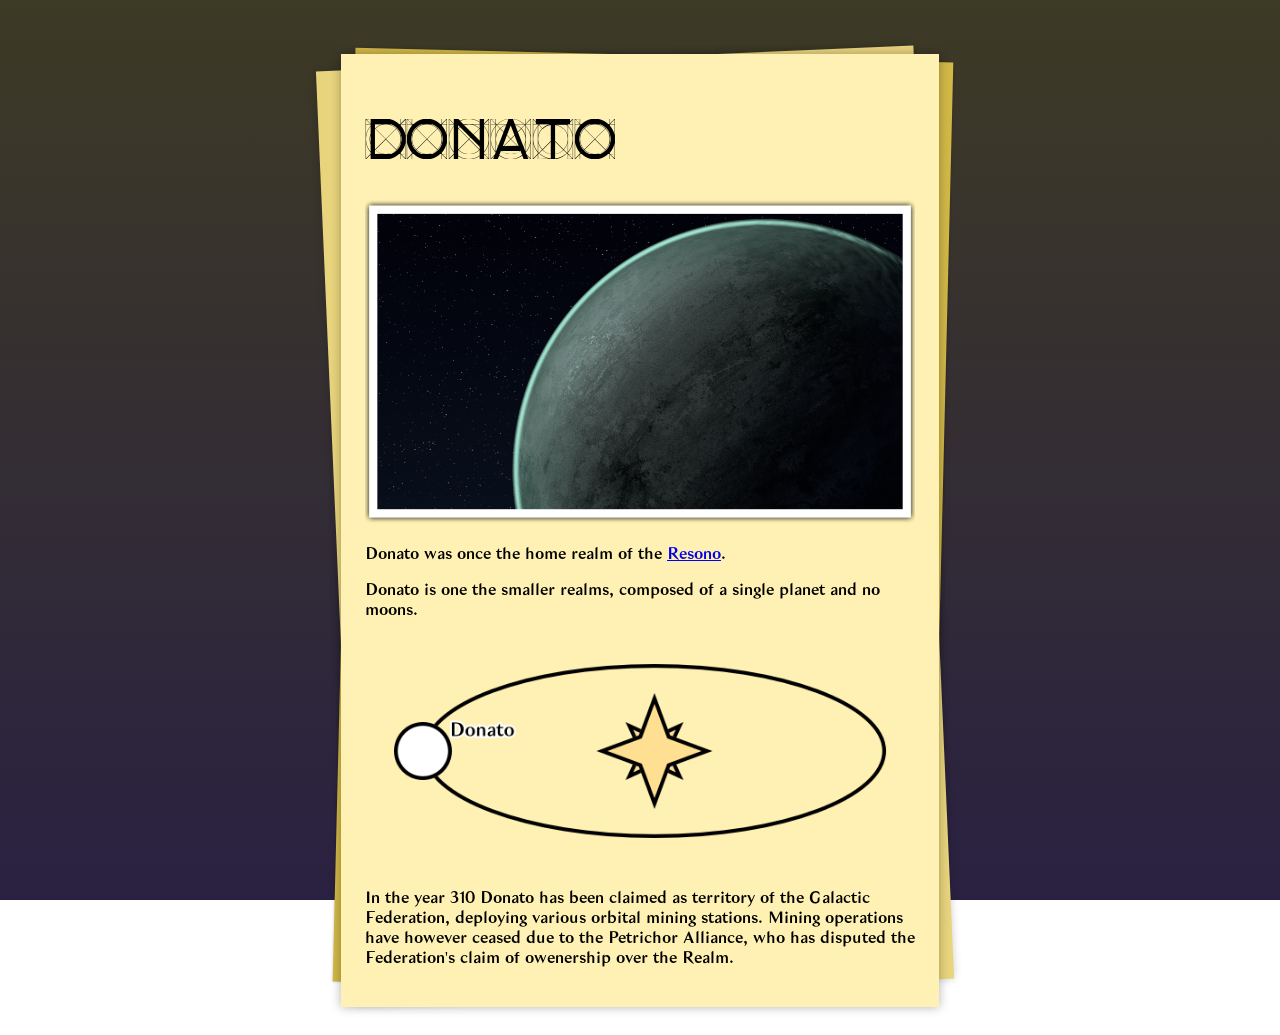
==== Donato.html @ 587cf130 "Initial Commit" ====
<!DOCTYPE html>
<html>
     <link rel="stylesheet" type="text/css" href="style.css">    
<body>
<div class="letter">
    <h1>
        Donato
    </h1>
<img src="Images/Donato From Orbit Framed.png">
<p>Donato was once the home realm of the <a href="The Resono.html">Resono</a>.</p>
<p>Donato is one the smaller realms, composed of a single planet and no moons. </p>
<img src="Images/Donato Map.png">
<p>In the year 310 Donato has been claimed as territory of the Galactic Federation, deploying various orbital mining stations. Mining operations have however ceased due to the Petrichor Alliance, who has disputed the Federation's claim of owenership over the Realm.</p>

</div>
</body>
</html>
---- style.css ----
@font-face {
  font-family: LorentzSword;
  src: url(Fonts/LorentzSword-Regular.otf);
}

@font-face {
  font-family: Bagnard;
  src: url(Fonts/BagnardSans.otf);
}

@font-face {
  font-family: GrilleBook;
  src: url(Fonts/GrilleBook.ttf);
}

@font-face {
  font-family: Grille;
  src: url(Fonts/Grille.ttf);
}

body {
  background: linear-gradient(#3d3a25, #2a2142);
  background-attachment: fixed; /*edit*/
  font-family: Bagnard;
  font-size: 16px;
  padding: 20px;
}

h1 {
  font-family: GrilleBook;
  font-size: 60px;
  font-weight: 120;
}

img {
  max-width: 100%;
  height: auto;
}

.letter {
  background: hsl(49, 100%, 85%);
  box-shadow: 0 0 10px rgba(0,0,0,0.3);
  margin: 26px auto 0;
  max-width: 550px;
  min-height: 300px;
  padding: 24px;
  position: relative;
  width: 80%;
}
.letter:before, .letter:after {
  content: "";
  height: 98%;
  position: absolute;
  width: 100%;
  z-index: -1;
}
.letter:before {
  background: hsl(49, 70%, 70%);;
  box-shadow: 0 0 8px rgba(0,0,0,0.2);
  left: -5px;
  top: 4px;
  transform: rotate(-2.5deg);
}
.letter:after {
  background: hsl(49, 60%, 55%);
  box-shadow: 0 0 3px rgba(0,0,0,0.2);
  right: -3px;
  top: 1px;
  transform: rotate(1.4deg);
}
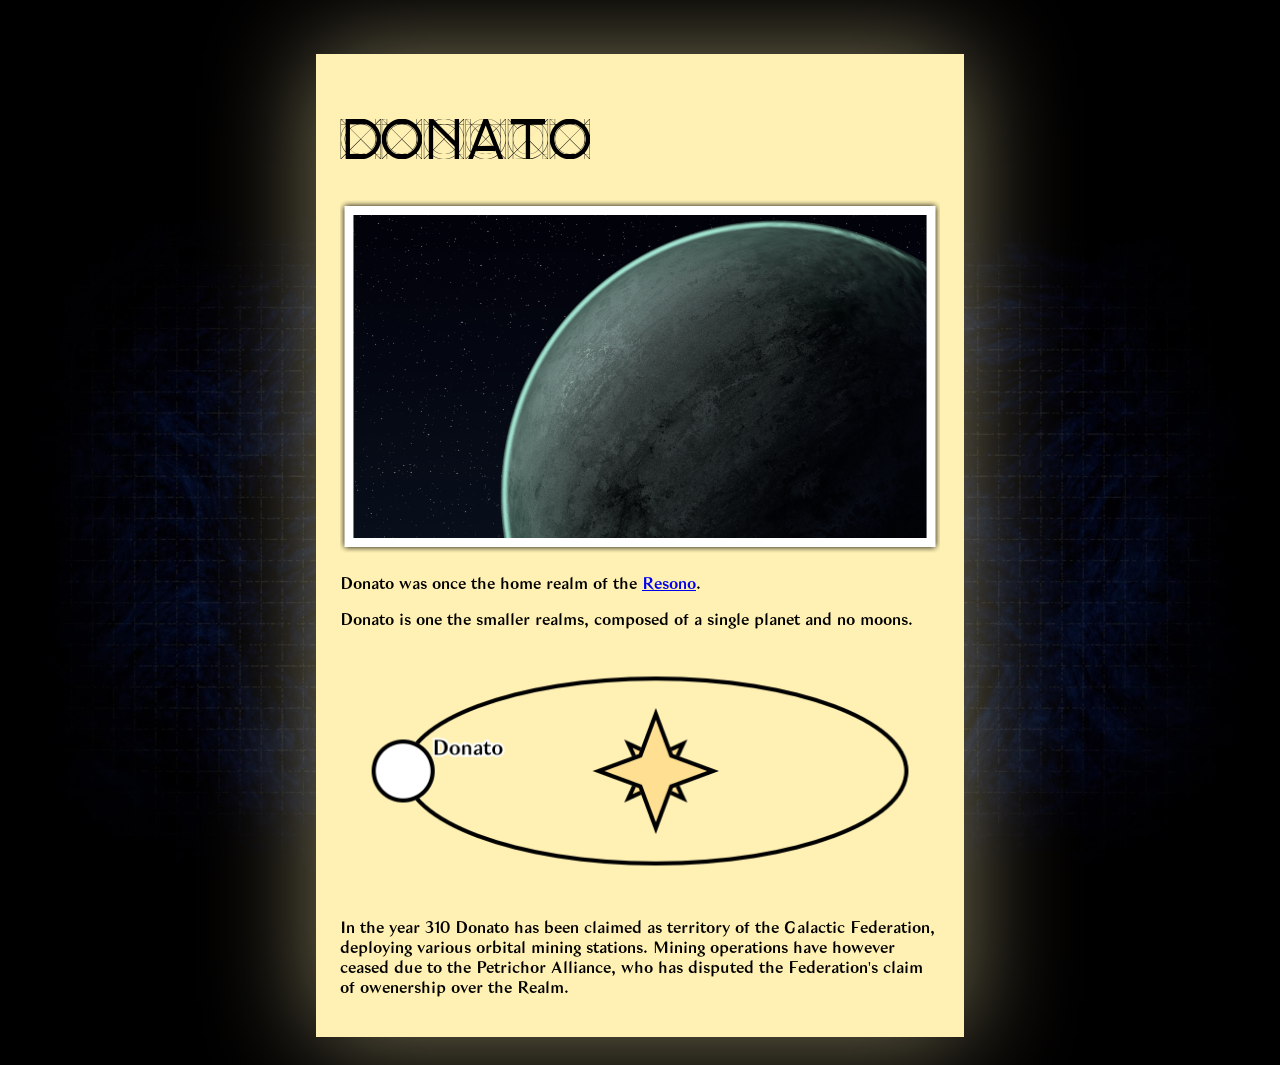
==== commit 99352a4f: "Format Changes" ====
--- a/Donato.html
+++ b/Donato.html
@@ -2,7 +2,10 @@
 <html>
      <link rel="stylesheet" type="text/css" href="style.css">    
 <body>
-<div class="letter">
+    <video autoplay muted loop id="bgVideo">
+        <source src="Images/mapBackground.webm" type="video/mp4">
+    </video>
+<div class="document">
     <h1>
         Donato
     </h1>
--- a/style.css
+++ b/style.css
@@ -18,8 +18,24 @@
   src: url(Fonts/Grille.ttf);
 }
 
+@font-face {
+  font-family: Redacted;
+  font-weight: 400;
+  src: url(https://fonts.gstatic.com/s/redacted/v11/Z9XVDmdRShme2O_7aLTZ6Ow.woff2) format('woff2');
+  unicode-range: U+0000-00FF, U+0131, U+0152-0153, U+02BB-02BC, U+02C6, U+02DA, U+02DC, U+0304, U+0308, U+0329, U+2000-206F, U+20AC, U+2122, U+2191, U+2193, U+2212, U+2215, U+FEFF, U+FFFD;
+}
+
+
+#bgVideo {
+  position: fixed;
+  right: 0;
+  bottom: 0;
+  max-width: 100%; 
+  height: auto;
+}
+
 body {
-  background: linear-gradient(#3d3a25, #2a2142);
+  background: hsl(0, 0%, 0%);
   background-attachment: fixed; /*edit*/
   font-family: Bagnard;
   font-size: 16px;
@@ -37,34 +53,48 @@
   height: auto;
 }
 
-.letter {
+img:hover {
+   transform: scale(1.25);
+   background-color:  hsla(49, 100%, 85%, 0.63);
+}
+
+.document {
   background: hsl(49, 100%, 85%);
-  box-shadow: 0 0 10px rgba(0,0,0,0.3);
+  box-shadow: 0 0 100px hsla(49, 100%, 85%, 0.5);
   margin: 26px auto 0;
-  max-width: 550px;
-  min-height: 300px;
+  max-width: 600px;
+  min-height: 10px;
   padding: 24px;
   position: relative;
   width: 80%;
+  color: hsl(0, 0%, 0%);
 }
-.letter:before, .letter:after {
-  content: "";
-  height: 98%;
-  position: absolute;
-  width: 100%;
-  z-index: -1;
+
+.document::selection {
+  color: hsl(0, 0%, 100%);
+  background-color: black;
 }
-.letter:before {
-  background: hsl(49, 70%, 70%);;
-  box-shadow: 0 0 8px rgba(0,0,0,0.2);
-  left: -5px;
-  top: 4px;
-  transform: rotate(-2.5deg);
+
+.redactedDocument {
+  background: hsl(47, 6%, 47%);
+  box-shadow: 0 0 10px rgba(0,0,0,1);
+  margin: 26px auto 0;
+  max-width: 500px;
+  min-height: 10px;
+  padding: 24px;
+  position: relative;
+  width: 80%;
+
+  font-family: Bagnard;
+  color: hsl(0, 0%, 0%);
+  
 }
-.letter:after {
-  background: hsl(49, 60%, 55%);
-  box-shadow: 0 0 3px rgba(0,0,0,0.2);
-  right: -3px;
-  top: 1px;
-  transform: rotate(1.4deg);
+
+mark::selection {
+  color: hsl(0, 0%, 100%);
+}
+
+mark {
+  color: hsl(0, 0%, 0%);
+  background-color: black;
 }
